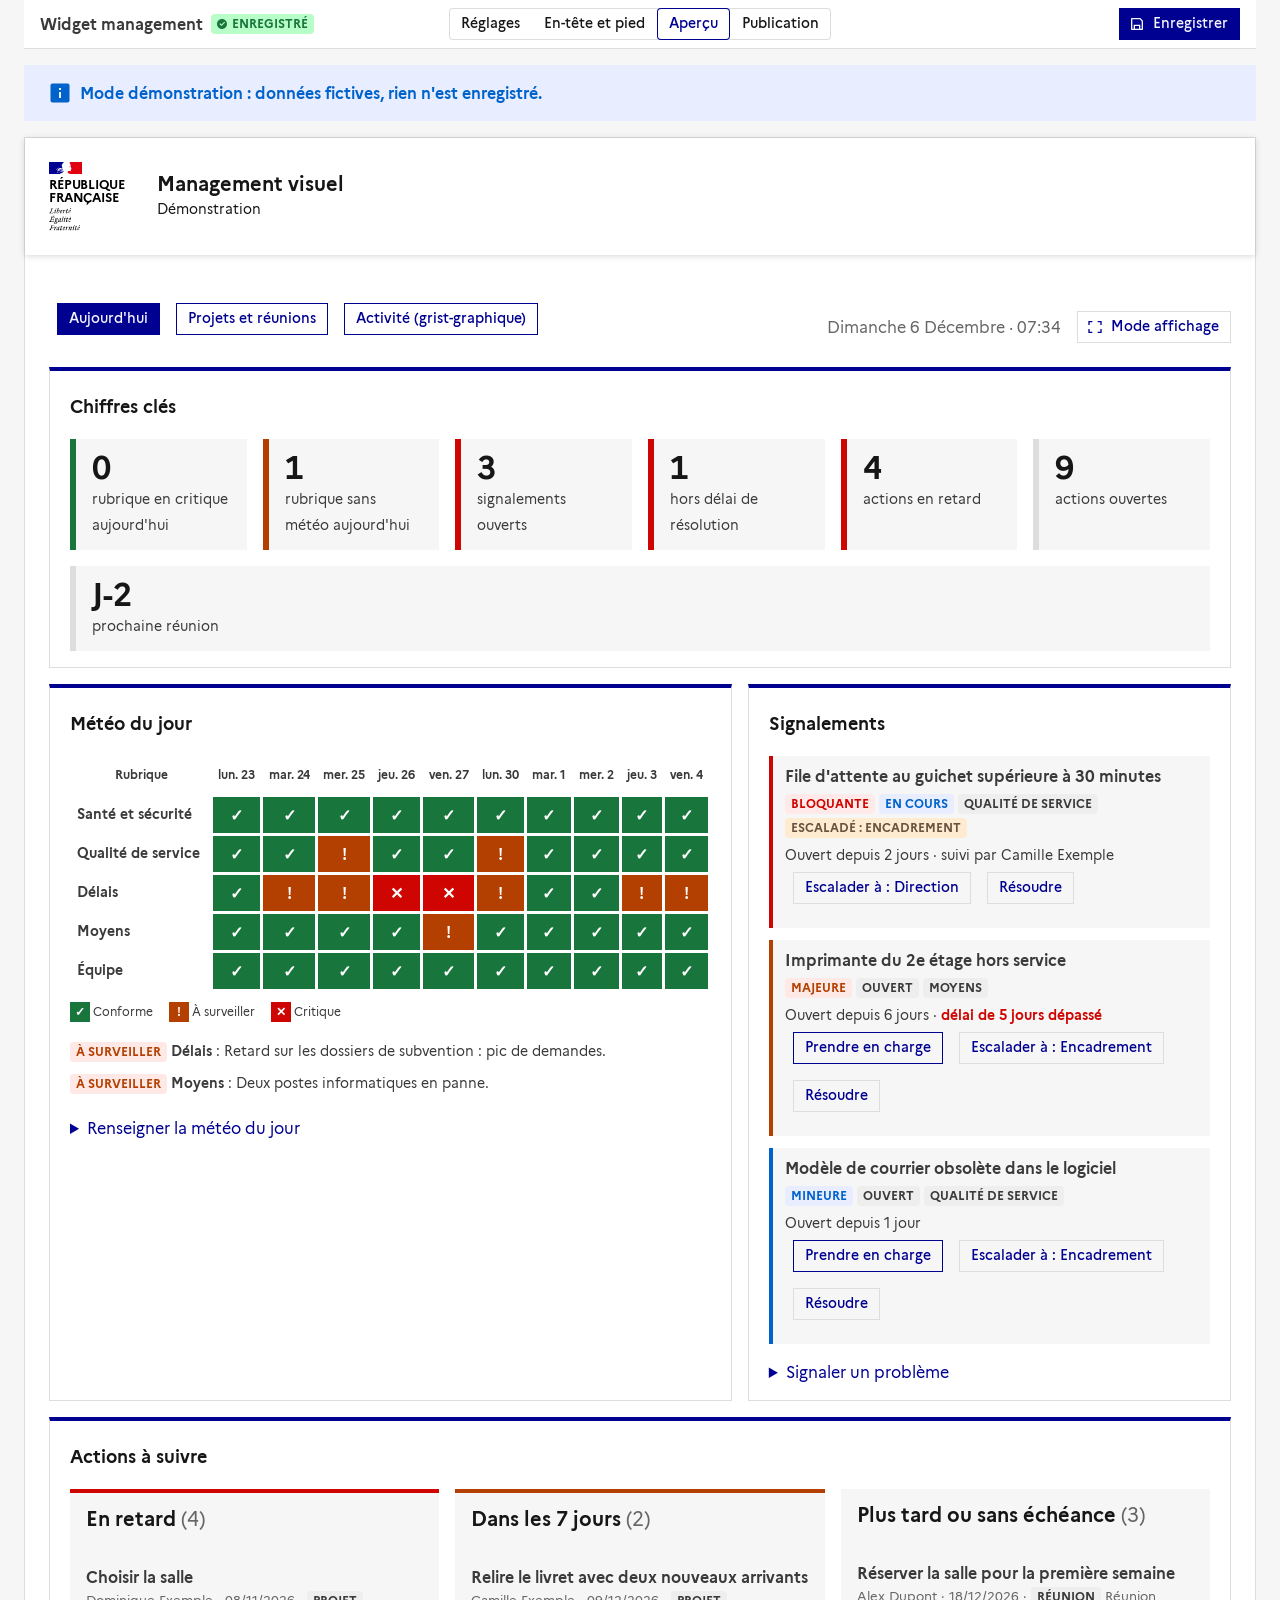
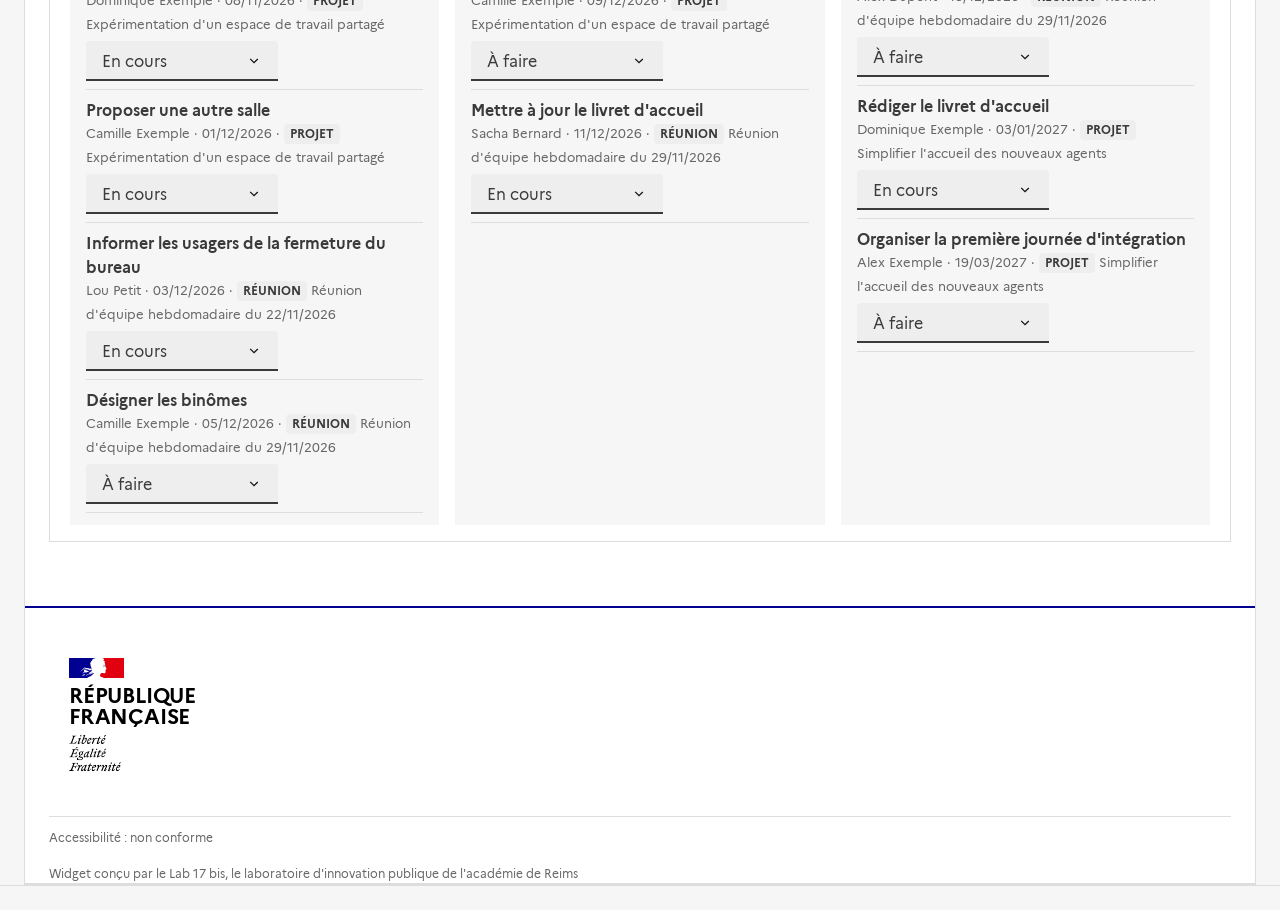
==== v1/index.html @ c3b60387 "Barre : nom et statut sur une ligne Co-Authored-By: Claude Opus 5.5 <noreply@anthropic.com> Claude-S" ====
<!DOCTYPE html>
<html lang="fr" data-fr-theme="light">
<head>
  <meta charset="utf-8">
  <meta http-equiv="Content-Security-Policy" content="default-src 'self'; script-src 'self' 'unsafe-eval' https://docs.getgrist.com; style-src 'self' 'unsafe-inline' https://cdn.jsdelivr.net; img-src 'self' data: blob: https:; font-src 'self' data: https://cdn.jsdelivr.net; connect-src 'self' https: http://localhost:* http://127.0.0.1:*; frame-src 'self' https:; worker-src 'self' blob:; object-src 'none'; base-uri 'none'; form-action 'self'">
  <meta name="viewport" content="width=device-width, initial-scale=1">
  <title>Management visuel</title>
  <link rel="stylesheet" href="vendor/dsfr/dsfr.min.css">
  <link rel="stylesheet" href="vendor/dsfr/utility/icons/icons.min.css">
  <link rel="stylesheet" href="commun/page.css?v=2">
  <link rel="stylesheet" href="commun/barre.css?v=3">
  <link rel="stylesheet" href="commun/configuration.css?v=8">
  <link rel="stylesheet" href="commun/grist-public.css?v=1">
  <!-- Modules de grist-graphique, servis par son propre site : un seul code pour les deux outils. -->
  <link rel="stylesheet" href="../../grist-graphique/v1/css/tableau.css?v=3">
  <link rel="stylesheet" href="css/app.css?v=2">
  <script src="https://docs.getgrist.com/grist-plugin-api.js"></script>
</head>
<body>
  <a class="fr-link mg-evitement" href="#mg-app">Aller au contenu</a>
  <div id="entete" class="mg-masque-affichage"></div>
  <div id="mg-demo" class="fr-notice fr-notice--info mg-masque-affichage" hidden>
    <div class="mg-marge"><div class="fr-notice__body"><p class="fr-notice__title">Mode démonstration : données fictives, rien n'est enregistré.</p></div></div>
  </div>
  <div id="mg-coque" class="mg-marge"></div>
  <main id="mg-app" class="mg-marge" tabindex="-1"><p>Chargement…</p></main>
  <div id="pied" class="mg-masque-affichage"></div>
  <div class="mg-pied mg-marge mg-masque-affichage"><a class="fr-link fr-text--sm" href="#reglages">Réglages de l'espace</a></div>

  <script src="../../grist-graphique/v1/vendor/echarts/echarts.min.js"></script>
  <script src="../../grist-graphique/v1/vendor/echarts/langFR.js"></script>
  <script src="../../grist-graphique/v1/js/calcul.js?v=2"></script>
  <script src="../../grist-graphique/v1/js/donnees.js?v=2"></script>
  <script src="../../grist-graphique/v1/js/tableau.js?v=6"></script>
  <script src="commun/page-dsfr.js?v=3"></script>
  <script src="commun/page-editeur.js?v=1"></script>
  <script src="commun/barre.js?v=3"></script>
  <script src="commun/configuration.js?v=12"></script>
  <script src="commun/donnees.js?v=1"></script>
  <script src="commun/grist-public.js?v=1"></script>
  <script src="js/app.js?v=9"></script>
</body>
</html>
---- v1/commun/page.css ----
/* En-tête, pied de page et formulaire de réglage communs (questionnaire, catalogue, suivi-projet). */

.pd-entete .fr-header__operator img.pd-logo {
  display: block;
}

.pd-entete .pd-accueil {
  background-image: none;
}

.pd-pied-marques {
  display: flex;
  flex-wrap: wrap;
  align-items: center;
  gap: 1.5rem 2rem;
}

.pd-pied-marques .fr-logo {
  margin: 0;
}

.pd-pied {
  margin-top: 3rem;
}

/* Mention de l'auteur des widgets */
.pd-credit {
  flex-basis: 100%;
  margin: .5rem 0 0;
  font-size: .75rem;
  line-height: 1.25rem;
  color: var(--text-mention-grey);
}
.pd-pied--credit {
  margin-top: 1rem;
  padding: .5rem 1.5rem;
}
.pd-pied--credit .pd-credit { margin: 0; }
.pd-credit--seul { margin: 0; padding: .5rem 1.5rem; }
@media print { .pd-credit { color: #000; } }

/* Formulaire de réglage */
.pe-section {
  margin-top: 2rem;
  padding-top: 1rem;
  border-top: 1px solid var(--border-default-grey);
}

.pe-ligne {
  padding: 1rem;
  margin-bottom: 1rem;
  background: var(--background-alt-grey);
}

.pe-apercu {
  display: block;
  max-height: 5rem;
  max-width: 100%;
  width: auto;
  background: #fff;
  border: 1px solid var(--border-default-grey);
  padding: 0.25rem;
}

.pe-couleur {
  display: flex;
  align-items: center;
  gap: 1rem;
  margin-top: 0.5rem;
}

.pe-couleur input[type="color"] {
  width: 3rem;
  height: 2.5rem;
  border: 1px solid var(--border-default-grey);
  padding: 0;
}

.pe-vide {
  color: var(--text-mention-grey);
  margin: 0;
}

.pd-pied-sans-marque .fr-footer__content { flex-basis: 100%; max-width: 100%; margin-left: 0; }
---- v1/commun/barre.css ----
/* Barre commune de l'éditeur des widgets (BarreLab). Fichier partagé : même copie dans chaque dépôt. */
.cl-barre { position: sticky; top: 0; z-index: 750; display: flex; flex-wrap: wrap; gap: .5rem 1rem; align-items: center; padding: .5rem 1rem; margin-bottom: 1rem; background: var(--background-default-grey); border-bottom: 1px solid var(--border-default-grey); }
.cl-titre { display: flex; gap: .5rem; align-items: center; flex: 1 1 0; min-width: 12rem; }
.cl-nom { margin: 0; font-weight: 700; white-space: nowrap; }
.cl-titre .fr-badge { margin: 0; white-space: nowrap; }
/* Le nom et le statut tiennent sur une ligne : la barre ne change pas de hauteur quand le statut change. */
.cl-titre { min-width: max-content; }
.cl-onglets { flex: 0 1 auto; display: flex; justify-content: center; }
.cl-barre .fr-segmented { margin: 0; }
.cl-actions { flex: 1 1 0; display: flex; gap: .5rem; justify-content: flex-end; align-items: center; min-width: 10rem; }
.cl-actions .fr-btn { margin: 0; white-space: nowrap; }
.cl-sous { flex: 1 0 100%; display: flex; justify-content: center; padding-top: .25rem; border-top: 1px solid var(--border-default-grey); }
.cl-sous[hidden] { display: none; }

/* Éditeur : l'en-tête et le pied de page du widget ne s'affichent que dans l'onglet Aperçu. */
.cl-mode-editeur #entete, .cl-mode-editeur #pied { display: none; }

/* Page d'usage : pas de barre ; un lien discret en bas de page rouvre l'éditeur. */
.cl-mode-page .cl-barre, .cl-mode-page .cl-config, .cl-mode-page .cl-avis-apercu { display: none !important; }
.cl-editer { display: none; margin: 1rem auto; max-width: 78rem; padding: 0 1rem; text-align: right; }
.cl-mode-page .cl-editer { display: block; }
@media print { .cl-barre, .cl-editer { display: none !important; } }

/* Accès aux réglages : la barre suffit, les anciens liens et boutons « Réglages » ou « Configurer » de l'outil sont masqués. */
a[href="#/reglages"], a[href="#reglages"], li:has(> a[href="#/reglages"]), #gc-reglages, #gg-reglages { display: none !important; }
.cl-mode-page .ed-message .fr-alert--info, .cl-mode-page .ed-message .fr-alert--success { display: none; }

/* Widget sans accès au document : seul le message reste visible. */
.lab-sans-acces > *:not(.lab-acces) { display: none !important; }
.lab-acces { margin: 1rem; }
---- v1/commun/configuration.css ----
/* Page de configuration commune (ConfigLab). La barre elle-même est dans barre.css (BarreLab). */
.cl-message:empty { display: none; }
.cl-message { margin-bottom: 1rem; }
.cl-config > .fr-notice { margin: 0 0 1rem; }
.cl-panneau { max-width: 48rem; padding: 1.5rem; background: var(--background-default-grey); border: 1px solid var(--border-default-grey); }
.cl-section[hidden] { display: none; }
.cl-section[data-cl-section="vue"] { display: none; }
.cl-code { font-family: ui-monospace, SFMono-Regular, Menlo, Consolas, monospace; font-size: .8125rem; }
.cl-apercu { border: 1px solid var(--border-default-grey); background: var(--background-default-grey); }
.cl-apercu .pd-pied { margin-top: 0; }
.cl-apercu__contenu { min-height: 8rem; }
.cl-mode { margin-bottom: 2rem; padding-bottom: 1.5rem; border-bottom: 1px solid var(--border-default-grey); }

/* Bouton d'accès à la configuration, placé en haut de l'outil (ajout 2026-11-24) */
.cl-acces { text-align: right; margin: .5rem 0; }
@media print { .cl-acces { display: none !important; } }
---- v1/commun/grist-public.css ----
/* Mode public : lecture seule, aucune commande d'écriture ni de réglage. */
.gp-public .gp-ecriture,
.gp-public [data-ecriture],
.gp-public .cl-barre,
.gp-public .cl-actions {
  display: none !important;
}
/* Page intégrée dans un autre site : ni en-tête ni pied propres. */
.gp-integre #entete,
.gp-integre #pied,
.gp-integre .gp-hors-integre {
  display: none !important;
}
---- v1/css/app.css ----
/* Mise en page propre à grist-management. Les composants viennent du DSFR. */
body { background: var(--background-alt-grey); color: var(--text-default-grey); min-height: 100vh; display: flex; flex-direction: column; }
.mg-marge { padding-left: 1.5rem; padding-right: 1.5rem; }
#mg-app { flex: 1; padding-top: 1rem; padding-bottom: 2rem; }
#mg-app:focus { outline: none; }
.mg-evitement { position: absolute; left: -999px; }
.mg-evitement:focus { left: 1rem; top: .5rem; z-index: 10; background: var(--background-default-grey); }
.mg-alerte { margin-bottom: 1rem; }
.mg-titre-ligne { display: flex; flex-wrap: wrap; justify-content: space-between; gap: 1rem; }
.mg-gris, .mg-compte { color: var(--text-mention-grey); font-weight: 400; }
.mg-vide { color: var(--text-mention-grey); font-size: .875rem; }
.mg-texte-erreur { color: var(--text-default-error); }
.mg-deux { display: grid; grid-template-columns: repeat(auto-fit, minmax(12rem, 1fr)); gap: 0 1rem; }
.mg-trois { display: grid; grid-template-columns: repeat(auto-fit, minmax(12rem, 1fr)); gap: 0 1rem; }

/* Barre des écrans */
.mg-barre { display: flex; flex-wrap: wrap; align-items: center; gap: .5rem 1rem; margin-bottom: 1rem; }
.mg-ecrans { flex: 1; }
.mg-ecrans .fr-btns-group { margin: 0; }
.mg-horloge { margin: 0; color: var(--text-mention-grey); font-variant-numeric: tabular-nums; text-transform: capitalize; }

/* Grille des zones : 12 colonnes */
.mg-grille { display: grid; grid-template-columns: repeat(12, minmax(0, 1fr)); gap: 1rem; }
.mg-zone { grid-column: span var(--mg-largeur, 12); background: var(--background-default-grey); border: 1px solid var(--border-default-grey); border-top: 4px solid var(--border-plain-blue-france); padding: 1rem 1.25rem; min-width: 0; }
.mg-zone--tableau { background: transparent; border: 0; padding: 0; }
.mg-zone__titre { font-size: 1.125rem; margin-bottom: .75rem; }
@media (max-width: 62em) { .mg-zone { grid-column: 1 / -1; } }

/* Statuts : toujours une couleur ET un texte ou un symbole */
.mg-statut--vert { --mg-fond: var(--background-flat-success); }
.mg-statut--orange { --mg-fond: var(--background-flat-warning); }
.mg-statut--rouge { --mg-fond: var(--background-flat-error); }
.mg-statut-bord--rouge { border-top: 4px solid var(--border-plain-error); }
.mg-statut-bord--orange { border-top: 4px solid var(--border-plain-warning); }

/* Chiffres clés */
.mg-chiffres { display: flex; flex-wrap: wrap; gap: 1rem; list-style: none; margin: 0; padding: 0; }
.mg-chiffre { flex: 1 1 10rem; padding: .75rem 1rem; border-left: 6px solid var(--mg-fond, var(--border-default-grey)); background: var(--background-alt-grey); }
.mg-chiffre__n { display: block; font-size: 2rem; font-weight: 700; line-height: 1.1; color: var(--text-title-grey); font-variant-numeric: tabular-nums; }
.mg-chiffre__lib { font-size: .875rem; }

/* Météo */
.mg-meteo-defil { overflow-x: auto; }
.mg-meteo { border-collapse: separate; border-spacing: 3px; width: 100%; }
.mg-meteo th { font-size: .75rem; font-weight: 700; text-align: center; padding: .25rem; white-space: nowrap; }
.mg-meteo th[scope=row] { text-align: left; font-size: .875rem; }
.mg-meteo__case { text-align: center; font-weight: 700; height: 2.25rem; min-width: 2.25rem; background: var(--mg-fond, var(--background-contrast-grey)); color: #fff; }
.mg-meteo__case:not([class*=mg-statut]) { color: var(--text-mention-grey); }
th.mg-meteo__auj { color: var(--text-title-blue-france); }
td.mg-meteo__auj { outline: 2px solid var(--border-plain-blue-france); outline-offset: 1px; }
.mg-legende { font-size: .75rem; margin: .5rem 0 0; display: flex; flex-wrap: wrap; gap: 1rem; }
.mg-pastille { display: inline-block; width: 1.25rem; height: 1.25rem; line-height: 1.25rem; text-align: center; background: var(--mg-fond); color: #fff; font-weight: 700; }
.mg-commentaires { list-style: none; padding: 0; margin: .75rem 0 0; font-size: .875rem; }
.mg-commentaires li { padding: .25rem 0; }
.mg-meteo-saisie { margin-bottom: .5rem; }
.mg-saisie summary { cursor: pointer; color: var(--text-action-high-blue-france); }

/* Signalements */
.mg-signalements { list-style: none; padding: 0; margin: 0; }
.mg-signalement { border-left: 4px solid var(--border-plain-info); padding: .5rem .75rem; margin-bottom: .75rem; background: var(--background-alt-grey); }
.mg-gravite--error { border-left-color: var(--border-plain-error); }
.mg-gravite--warning { border-left-color: var(--border-plain-warning); }
.mg-signalement__titre { font-weight: 700; margin-bottom: .25rem; }
.mg-signalement__meta, .mg-signalement__info { font-size: .875rem; margin-bottom: .25rem; }
.mg-signalement .fr-btns-group { margin: 0; }

/* Actions */
.mg-actions { display: grid; grid-template-columns: repeat(auto-fit, minmax(16rem, 1fr)); gap: 1rem; }
.mg-actions__col { background: var(--background-alt-grey); padding: .75rem 1rem; }
.mg-actions__liste { list-style: none; padding: 0; margin: 0; }
.mg-actions__liste li { padding: .5rem 0; border-bottom: 1px solid var(--border-default-grey); }
.mg-action__titre { font-weight: 700; margin: 0; }
.mg-action__meta { font-size: .8125rem; margin: 0 0 .25rem; color: var(--text-mention-grey); }
.mg-select-etat { margin: 0; max-width: 12rem; }

/* Réunion */
.mg-reunion__titre { font-weight: 700; font-size: 1.125rem; margin-bottom: .25rem; }
.mg-reunion__quand { color: var(--text-mention-grey); }
.mg-odj { padding-left: 0; list-style: none; }
.mg-odj li { padding: .25rem 0; border-bottom: 1px solid var(--border-default-grey); }
.mg-odj li::before { content: none; }
.mg-odj__heure { font-weight: 700; color: var(--text-title-blue-france); display: inline-block; min-width: 3rem; }

/* Projets */
.mg-kanban { display: grid; grid-template-columns: repeat(var(--mg-colonnes), minmax(8rem, 1fr)); gap: .75rem; overflow-x: auto; }
.mg-kanban__col { background: var(--background-alt-grey); padding: .5rem; }
.mg-kanban__titre { font-size: .875rem; margin-bottom: .5rem; }
.mg-kanban ul { list-style: none; padding: 0; margin: 0; }
.mg-kanban__carte { background: var(--background-default-grey); border: 1px solid var(--border-default-grey); padding: .5rem; margin-bottom: .5rem; font-size: .875rem; }
.mg-kanban__carte--error { border-left: 4px solid var(--border-plain-error); }
.mg-kanban__carte--warning { border-left: 4px solid var(--border-plain-warning); }
.mg-texte { font-size: 1.125rem; }

/* Réglages */
.mg-reglage-ecran { border: 1px solid var(--border-default-grey); background: var(--background-default-grey); padding: 1rem; margin-bottom: 1rem; }
.mg-reglage-zones { padding-left: 1.25rem; }
.mg-reglage-zone { border-top: 1px solid var(--border-default-grey); padding-top: .75rem; margin-bottom: .75rem; }
.mg-reglage-outils { display: flex; gap: .5rem; align-items: flex-end; }
.mg-pied { padding-top: .75rem; padding-bottom: .75rem; border-top: 1px solid var(--border-default-grey); }

/* Mode affichage : lisible à distance, sans commandes de saisie */
.mg-affichage { font-size: 112.5%; cursor: none; }
.mg-affichage #entete, .mg-affichage #pied, .mg-affichage .mg-masque-affichage, .mg-affichage .mg-saisie, .mg-affichage .tb-outils, .mg-affichage .tb-donnees, .mg-affichage .tb-filtres { display: none !important; }
.mg-affichage #mg-app { padding-top: .5rem; }
.mg-affichage .mg-chiffre__n { font-size: 2.75rem; }
.mg-affichage .mg-meteo__case { height: 2.75rem; font-size: 1.25rem; }
.mg-affichage .mg-bouton-affichage { cursor: pointer; }
.mg-affichage .mg-horloge { font-size: 1.25rem; color: var(--text-title-grey); }

/* Coque à onglets (ajout 2026-11-24) */
#mg-coque #mg-app { padding-left: 0; padding-right: 0; }
.mg-affichage .cl-barre { display: none !important; }

/* Page publique : lecture seule. */
.gp-public .mg-saisie, .gp-public .tb-outils, .gp-public .tb-donnees, .gp-public .tb-filtres,
.gp-public [data-action="installer"], .gp-public [data-installer] { display: none !important; }
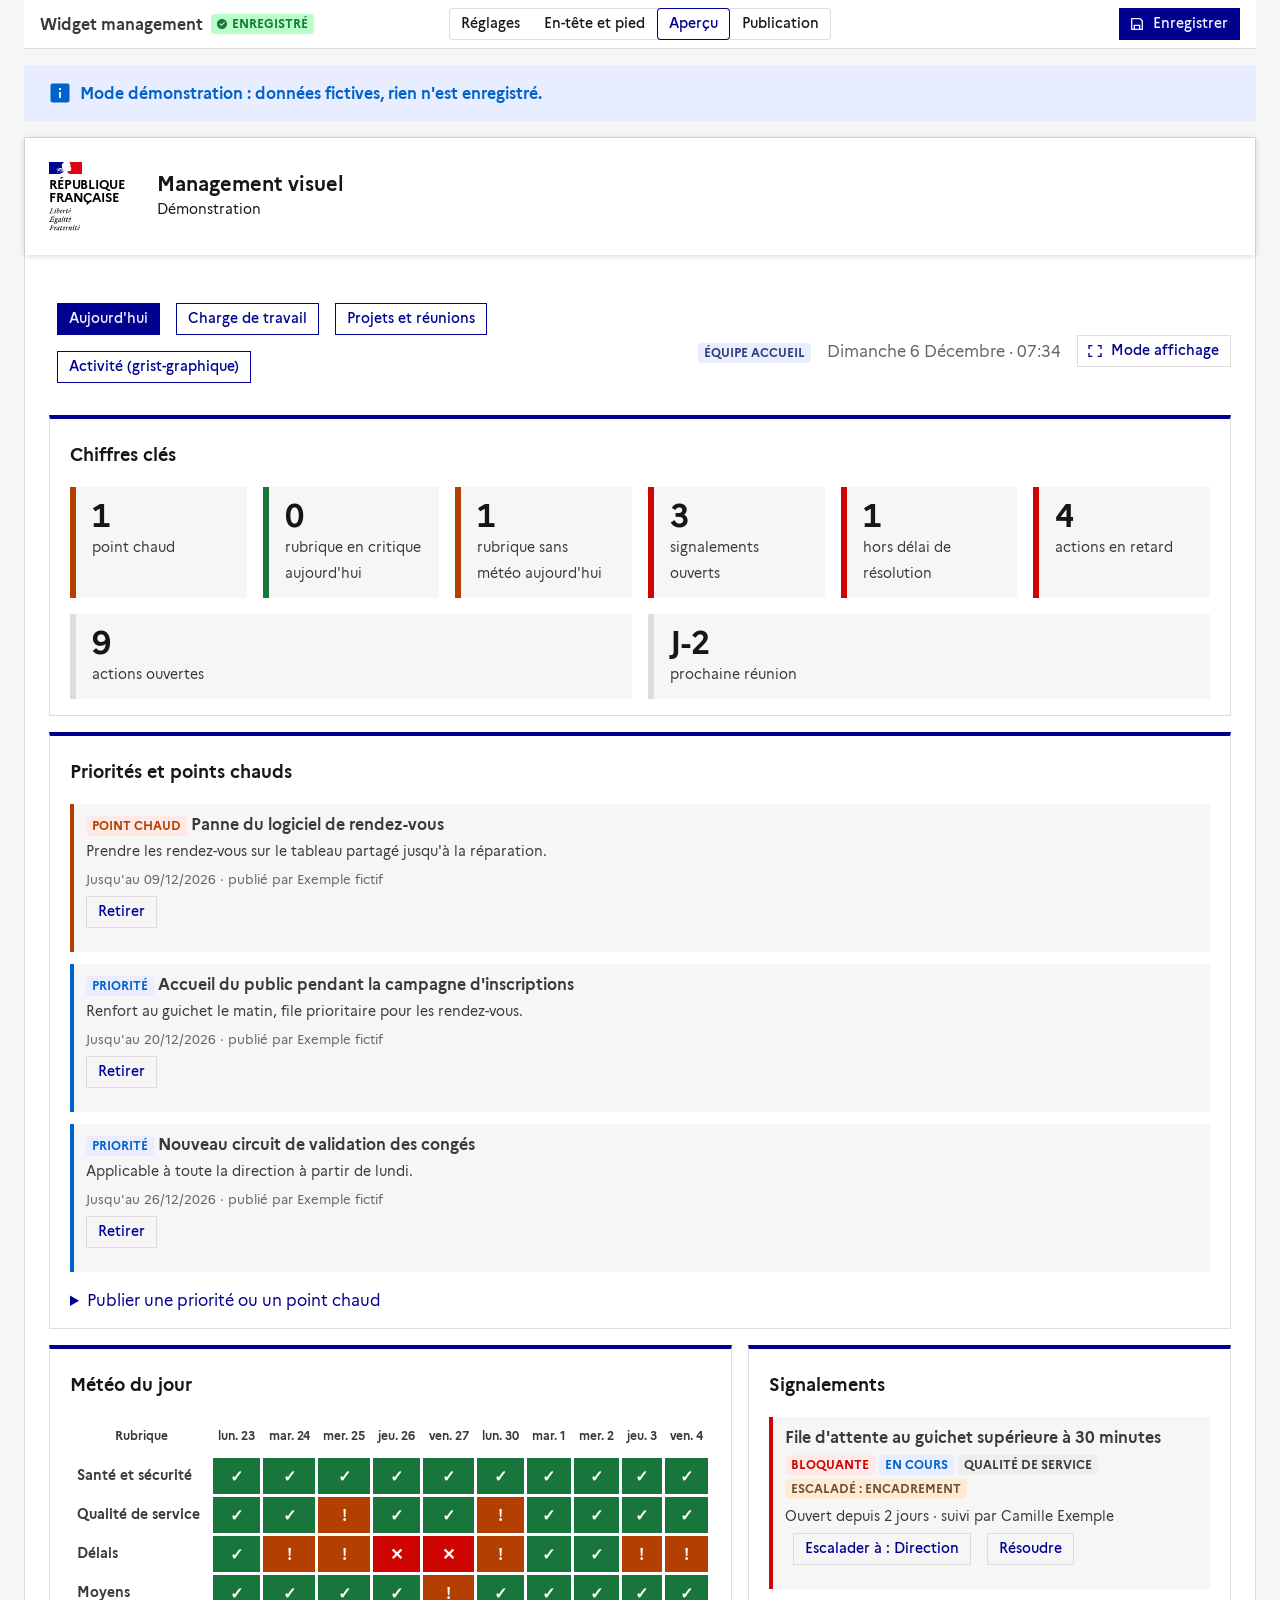
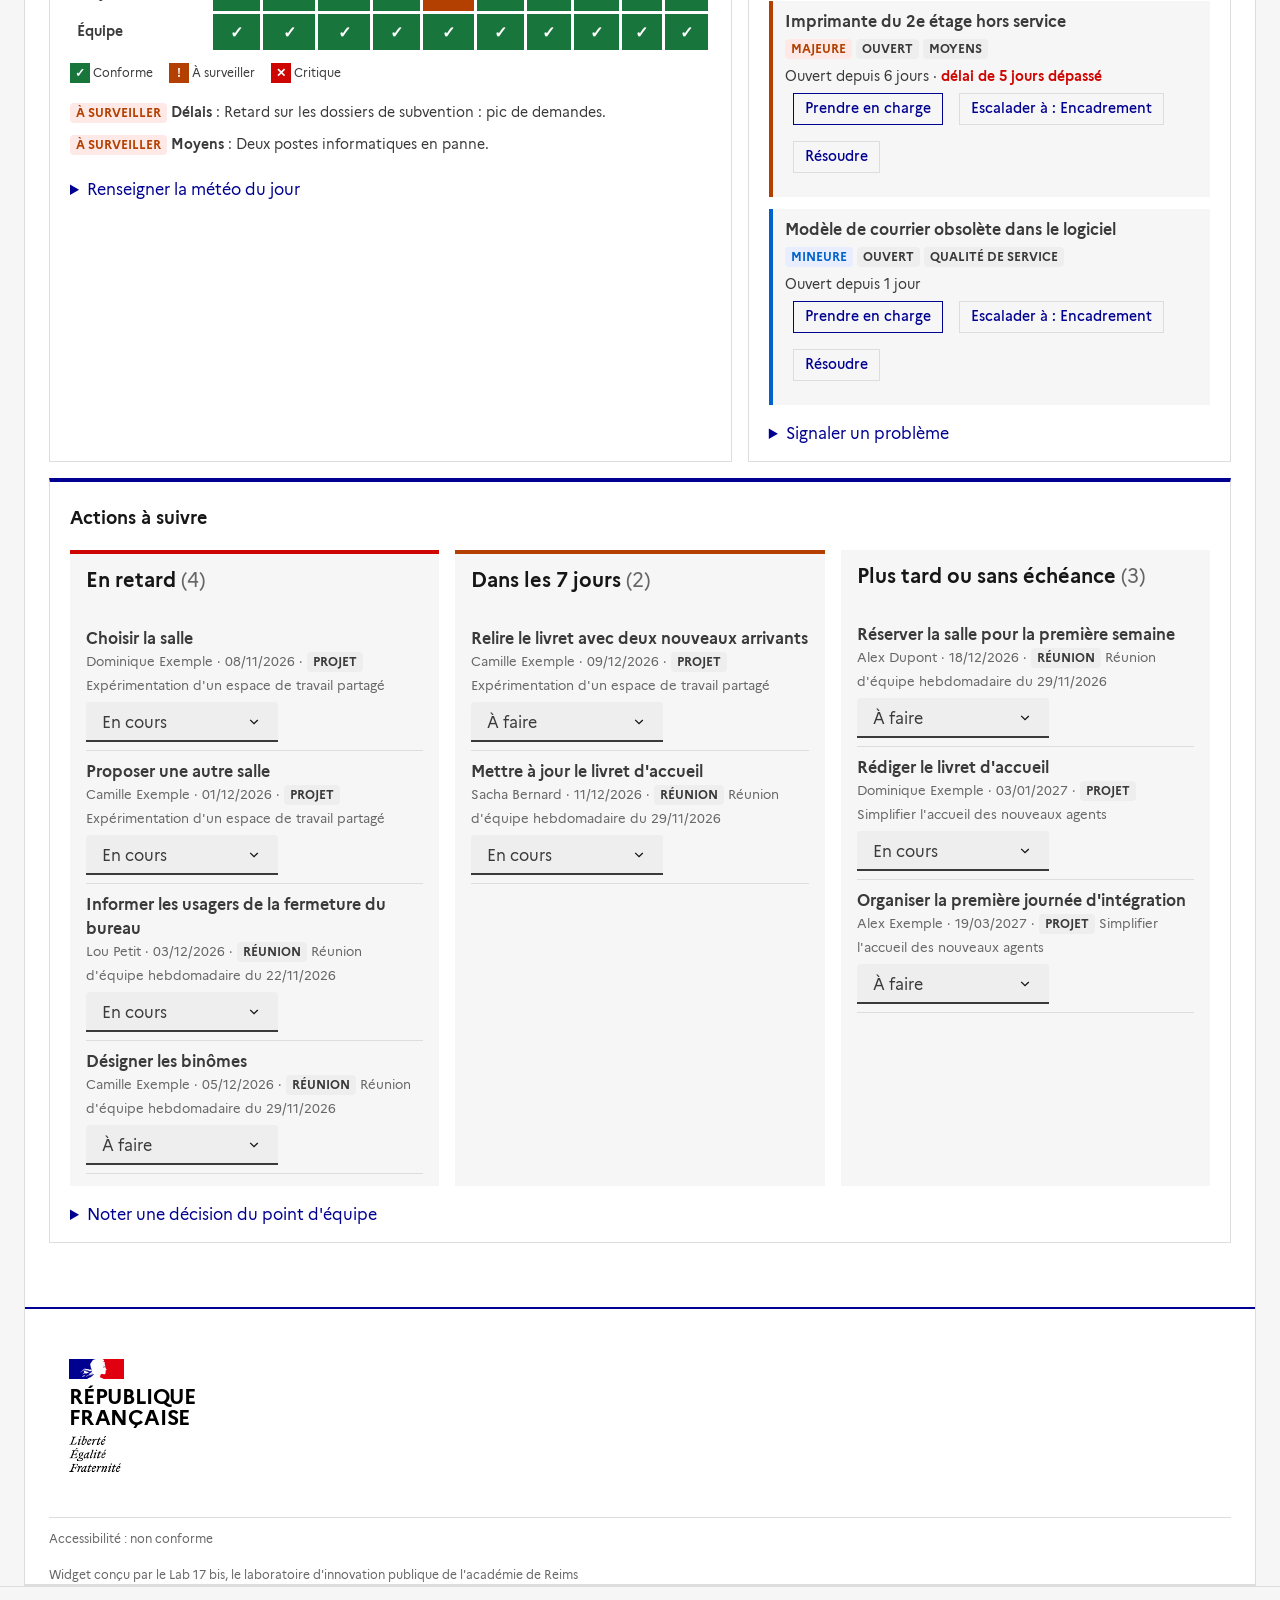
==== commit 6fb9faa3: "Management à deux niveaux : équipe et pilotage Niveau Équipe : priorités et points chauds, charge vé" ====
--- a/v1/index.html
+++ b/v1/index.html
@@ -13,7 +13,7 @@
   <link rel="stylesheet" href="commun/grist-public.css?v=1">
   <!-- Modules de grist-graphique, servis par son propre site : un seul code pour les deux outils. -->
   <link rel="stylesheet" href="../../grist-graphique/v1/css/tableau.css?v=3">
-  <link rel="stylesheet" href="css/app.css?v=2">
+  <link rel="stylesheet" href="css/app.css?v=3">
   <script src="https://docs.getgrist.com/grist-plugin-api.js"></script>
 </head>
 <body>
@@ -35,9 +35,9 @@
   <script src="commun/page-dsfr.js?v=3"></script>
   <script src="commun/page-editeur.js?v=1"></script>
   <script src="commun/barre.js?v=3"></script>
-  <script src="commun/configuration.js?v=12"></script>
-  <script src="commun/donnees.js?v=1"></script>
+  <script src="commun/configuration.js?v=13"></script>
+  <script src="commun/donnees.js?v=2"></script>
   <script src="commun/grist-public.js?v=1"></script>
-  <script src="js/app.js?v=9"></script>
+  <script src="js/app.js?v=10"></script>
 </body>
 </html>
--- a/v1/css/app.css
+++ b/v1/css/app.css
@@ -114,3 +114,16 @@
 /* Page publique : lecture seule. */
 .gp-public .mg-saisie, .gp-public .tb-outils, .gp-public .tb-donnees, .gp-public .tb-filtres,
 .gp-public [data-action="installer"], .gp-public [data-installer] { display: none !important; }
+
+/* Deux niveaux : priorités, charge vécue, tension de charge */
+.mg-niveau { margin: 0; }
+.mg-priorites { list-style: none; padding: 0; margin: 0; }
+.mg-priorite { border-left: 4px solid var(--border-plain-info); padding: .5rem .75rem; margin-bottom: .75rem; background: var(--background-alt-grey); }
+.mg-priorite--chaud { border-left-color: var(--border-plain-warning); }
+.mg-priorite__titre { font-weight: 700; margin: 0 0 .25rem; }
+.mg-priorite__detail { margin: 0 0 .25rem; font-size: .875rem; }
+.mg-repartition { list-style: none; padding: 0; margin: .5rem 0; }
+.mg-repartition__el { display: grid; grid-template-columns: auto 1fr; gap: .25rem .5rem; align-items: center; margin-bottom: .5rem; }
+.mg-barre-pc { grid-column: 1 / -1; display: block; height: .5rem; background: var(--background-contrast-grey); border-radius: .25rem; overflow: hidden; }
+.mg-barre-pc > span { display: block; height: 100%; background: var(--mg-fond); }
+.mg-tension { font-size: 1.125rem; margin: 0 0 .25rem; }
